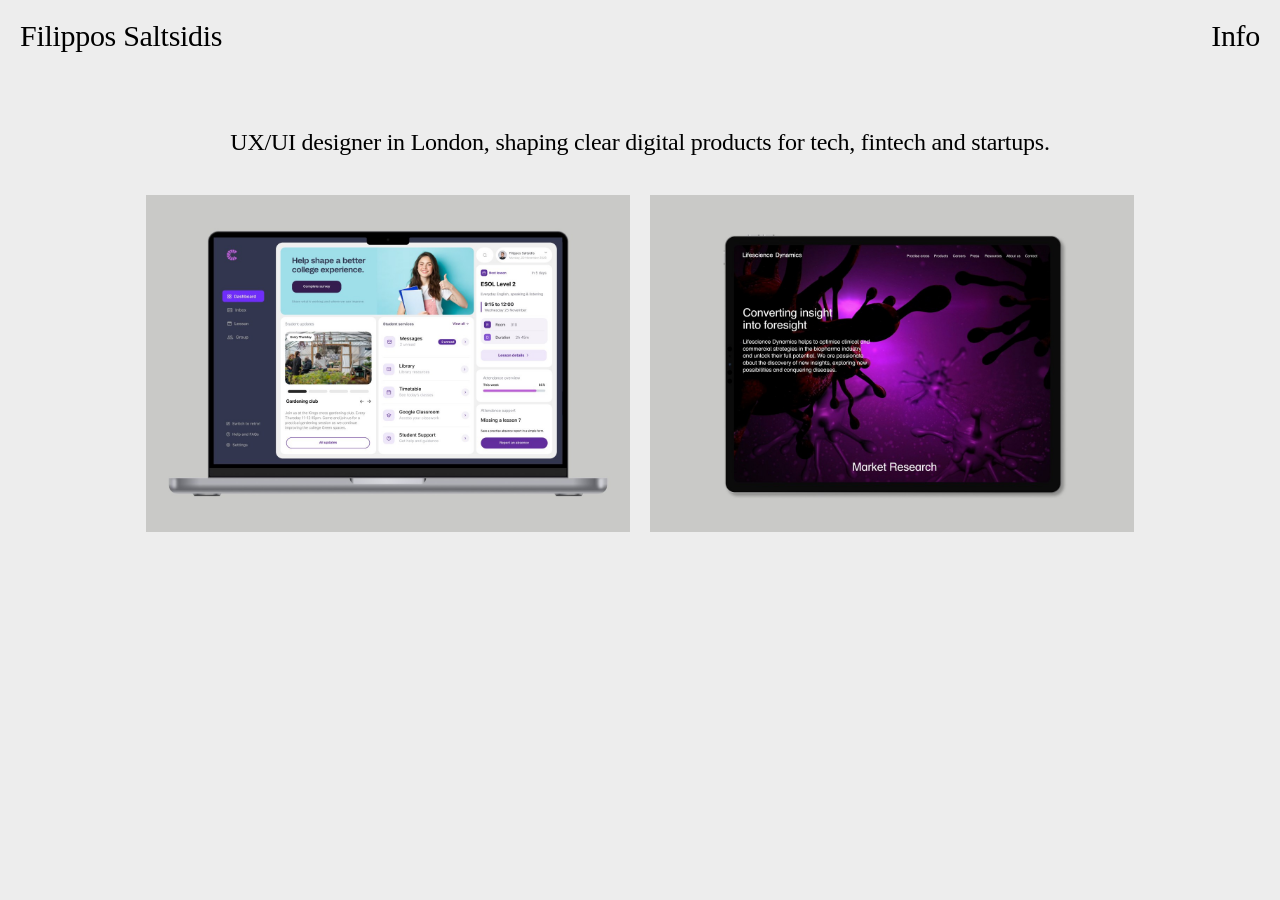
==== index.html @ dad465e6 "Add files via upload" ====
<!DOCTYPE html>
<html lang="en"><head><meta charset="utf-8">
<meta name="viewport" content="width=device-width,initial-scale=1">
<title>Filippos Saltsidis · UX/UI designer, London</title>
<meta name="description" content="Filippos Saltsidis is a London-based UX/UI designer. Selected work.">
<meta property="og:title" content="Filippos Saltsidis · UX/UI designer, London"><meta property="og:description" content="Filippos Saltsidis is a London-based UX/UI designer. Selected work.">
<link rel="icon" href="data:image/svg+xml,%3Csvg xmlns='http://www.w3.org/2000/svg' viewBox='0 0 64 64'%3E%3Crect width='64' height='64' rx='14' fill='%23000'/%3E%3Ctext x='32' y='44' font-family='Arial' font-weight='700' font-size='34' text-anchor='middle' fill='%23fff'%3EF%3C/text%3E%3C/svg%3E">
<link rel="icon" href="/favicon.svg" type="image/svg+xml">
<link rel="icon" href="/favicon.ico" sizes="48x48">
<link rel="apple-touch-icon" href="/apple-touch-icon.png">
<link rel="stylesheet" href="style.css?v=87">
</head><body class="home-page">
<header class="site-head"><a href="/">Filippos Saltsidis</a><a href="/about">Info</a></header>
<main>
<nav class="cats" aria-label="Project categories"><span>UX/UI designer in London, shaping clear digital products for tech, fintech and startups.</span></nav>
<div class="cards proj">
<a class="card" href="/work/dashboard"><div class="im"><img src="img/home/ccc-cover.jpg" alt="Redesigned Capital City College student dashboard shown on a laptop"></div><p class="cap"><span class="n">Capital City College</span><span class="c">,</span><span class="yr"> 2026</span></p></a>
<a class="card" href="/work/lifescience-dynamics"><div class="im"><img src="img/home/lsd-cover.jpg" alt="The Lifescience Dynamics website on a tablet"></div><p class="cap"><span class="n">Lifescience Dynamics</span><span class="c">,</span><span class="yr"> 2025</span></p></a>
</div>
<div class="home-end"></div>
</main>
<script>
(function(){
  var h=document.querySelector(".site-head"); if(!h) return;
  var hero=document.querySelector(".cs-hero"), last=window.scrollY, busy=false;
  function update(){
    var y=window.scrollY;
    if(y<=8){ h.classList.remove("hide"); last=y; }
    else if(Math.abs(y-last)>=6){
      h.classList.toggle("hide", y>last);
      last=y;
    }
    if(hero){ var bd=document.querySelector(".cs-body"); h.classList.toggle("over", bd.getBoundingClientRect().top > h.offsetHeight); }
    busy=false;
  }
  window.addEventListener("scroll",function(){ if(!busy){ busy=true; requestAnimationFrame(update); } },{passive:true});
  window.addEventListener("resize",update); update();
})();
</script>
</body></html>
---- style.css ----
/* Portfolio v9: built from the Figma v2 designs (1440 wide). Type: Inter Medium (open licence, self-hosted). */
@font-face{font-family:"Inter";font-weight:500;font-style:normal;font-display:swap;src:url("fonts/Inter-Medium.woff") format("woff")}
*,*::before,*::after{box-sizing:border-box}
html{-webkit-text-size-adjust:100%}
body{--bg:#EDEDED;margin:0;background:var(--bg);color:#000;font-family:Inter,Helvetica,Arial,sans-serif;font-weight:500;font-size:16px;line-height:21px;min-height:100vh;min-height:100svh;display:flex;flex-direction:column;-webkit-font-smoothing:antialiased;text-rendering:optimizeLegibility}
body.cspage{--bg:#fff}
a{color:inherit;text-decoration:none}
a:focus-visible,button:focus-visible{outline:2px solid currentColor;outline-offset:4px}
img{display:block;max-width:100%}
p,ul,h1,h2{margin:0;padding:0}
ul{list-style:none}
main{flex:1}

/* ---------- header: hides on scroll down, returns on scroll up ---------- */
.site-head{position:fixed;top:0;left:0;right:0;z-index:10;display:flex;justify-content:space-between;padding:16px 20px 12px;font-family:"Times New Roman",Times,"Liberation Serif",serif;font-weight:400;font-size:22px;line-height:25px;letter-spacing:-.26px;background:var(--bg);transition:transform .3s ease,background-color .2s ease,color .2s ease}
.site-head.hide{transform:translateY(-100%)}
.site-head:focus-within{transform:none}
@media(max-width:767px){.site-head.over{background:transparent;color:#fff}}
@media(prefers-reduced-motion:reduce){.site-head{transition:none}}

/* ---------- home ---------- */
.cards{display:grid;grid-template-columns:1fr;gap:34px;padding:0 20px;margin-top:83px}
.card{display:block}
.card .im{aspect-ratio:690/480;background:#C9C9C8;overflow:hidden}
.card .im img{width:100%;height:100%;object-fit:cover}
.card .cap{margin-top:8px}
.home-end{height:70px}
.slider{display:none}
.cats{display:flex;flex-wrap:wrap;justify-content:center;gap:0 20px;padding:83px 20px 0;font-family:"Times New Roman",Times,"Liberation Serif",serif;font-size:22px;line-height:25px;letter-spacing:-.26px}
.cards.proj{margin-top:28px}
.cs-cats{display:none}
.card .cap .yr{display:inline}

/* ---------- case study ---------- */
.cs-hero{position:relative;z-index:0;width:100%;height:250px;background:#B0B0B0;overflow:hidden}
.cs-body{position:relative;z-index:1;background:var(--bg);display:flow-root}
.cs-hero img{display:block;width:100%;height:100%;object-fit:cover}
.cs-hero.fit img{object-fit:contain}
.sr{position:absolute;width:1px;height:1px;overflow:hidden;clip:rect(0 0 0 0);white-space:nowrap}
.nm{color:#702DFF}
.cs-lead{padding:0 20px;margin-top:14px;font-family:"Times New Roman",Times,"Liberation Serif",serif;font-weight:400;font-size:22px;line-height:25px;letter-spacing:-.26px}
.cs-lead p.clamp br{display:none}
.cs-lead p.clamp{display:-webkit-box;-webkit-line-clamp:5;-webkit-box-orient:vertical;overflow:hidden}
.more{display:inline-block;padding:0;margin:16px 0 0;background:none;border:0;font:inherit;color:inherit;text-decoration:underline;cursor:pointer}
.more[hidden]{display:none}
.cs-meta{padding:0 20px;margin-top:34px;font-family:"Times New Roman",Times,"Liberation Serif",serif;font-weight:400;font-size:16px;line-height:18px;letter-spacing:0;color:#6F6F6F}
.cs-blocks{padding:0 20px;margin-top:12px}
.blk{width:100%;margin:0 0 25px;background:#B0B0B0;overflow:hidden}
.blk.b2{aspect-ratio:1400/930}
.blk>img{display:block;width:100%;height:100%;object-fit:cover}
.lsd .nm{color:#6F2280}
.cs-hero.lsd{background:#C9C9C8}
.blk.b3{aspect-ratio:1400/930;position:relative}
.singer .blk.b3{aspect-ratio:1400/930}
.blk.b3 video{position:absolute;left:0;width:100%;height:auto;top:50%;transform:translateY(-50%);display:block}
.pair{display:grid;grid-template-columns:1fr 1fr;gap:5px;margin:0 10.1429% 25px}
.cs-story{padding:0 20px;margin-top:15px}
.cs-story .row{margin:0 0 50px}
.cs-story h2{font-family:"Times New Roman",Times,"Liberation Serif",serif;font-weight:400;font-size:22px;line-height:25px;letter-spacing:-.26px;color:#000;margin:0 0 25px}
.cs-story p{font-family:"Times New Roman",Times,"Liberation Serif",serif;font-size:22px;line-height:25px;letter-spacing:-.26px;margin:0}
.pair .blk{aspect-ratio:548/612;margin:0}
.cs-end{height:50px}

@media(min-width:768px){
 .cs-cats{display:flex}
 .cs-hero{position:relative;height:auto;aspect-ratio:1400/930;min-height:0;margin:35.5px 20px 0;width:auto}
 .cs-story{margin-top:0}
 .cs-story h2,.cs-story p{letter-spacing:-.3px}
 .cs-lead{letter-spacing:0}
 .card .cap{font-size:22px;line-height:25px}
 .site-head{font-size:30px;line-height:33px;letter-spacing:-.3px;padding:19.4px 20px 12px}
 .lsd .blk.b3{aspect-ratio:1400/930}
 body{font-size:18px;line-height:23.5px}
 .site-head{display:grid;grid-template-columns:1fr auto;padding:19.4px 20px 12px}
 .cards{grid-template-columns:1fr 1fr;gap:65.057px 20px;margin-top:103px}
 .card .cap{margin-top:16px}
 .home-end{height:123px}
 .cards.full{display:none}
 .slider{display:block;width:60.5%;margin:147px auto 0}
 .slides{position:relative;aspect-ratio:690/480;background:#C9C9C8;overflow:hidden}
 .slide{position:absolute;inset:0;opacity:0;transition:opacity .6s ease}
 .slide.is-on{opacity:1}
 .slide img{width:100%;height:100%;object-fit:cover}
 .slide-cap{margin-top:43px;text-align:center;letter-spacing:-.25px;font-family:"Times New Roman",Times,"Liberation Serif",serif;font-size:30px;line-height:33px;transition:opacity .25s ease}
 .slide-cap.swap{opacity:0}
 .cats{gap:0 28px;padding:129px 20px 0;font-size:24px;line-height:27.5px;letter-spacing:-.24px}
 .cards.proj{gap:20px;padding:0 calc(20px + (100% - 40px)*.101429);margin-top:38.5px}
 .slider+.home-end,.cards.full+.home-end{height:100px}
 .ab{grid-template-columns:50.893% 1fr;gap:0;padding:103px 20px 80px}
 .ab .col1{max-width:690px}
 .ab p{margin-bottom:23.5px}
 .cs-lead{margin-top:18px;font-size:30px;line-height:33px}
 .cs-meta{font-size:16px;line-height:18px;margin-top:55px}
 .cs-blocks{margin-top:28px}
 .cs-blocks>.blk:last-child{margin-bottom:32px}
 .blk,.pair{margin-bottom:100px}
 .pair{margin-left:10.1429%;margin-right:10.1429%;gap:20px}
 .cs-story{display:grid;grid-template-columns:50.893% 1fr}
 .cs-story .col:first-child{padding-right:20px}
 .cs-end{height:344px}
}

/* Projects page: on hover the thumbnail turns white and shows the title (devices with a mouse) */
@media(min-width:768px) and (hover:hover){
 .cards.proj .card{position:relative;display:block}
 .cards.proj .card .im img{transition:opacity .2s ease}
 .cards.proj .card .im{background:#C9C9C8;transition:background-color .2s ease}
 .cards.proj .cap{position:absolute;inset:0;margin:0;font-size:22px;line-height:25px;letter-spacing:0;display:flex;flex-direction:column;align-items:center;justify-content:center;text-align:center;opacity:0;transition:opacity .2s ease;pointer-events:none}
 .cards.proj .cap .n,.cards.proj .cap .yr{display:block}
 .cards.proj .cap .c{display:none}
 .cards.proj .card:hover .im,.cards.proj .card:focus-visible .im{background:#fff}
 .cards.proj .card:hover .im img,.cards.proj .card:focus-visible .im img{opacity:0}
 .cards.proj .card:hover .cap,.cards.proj .card:focus-visible .cap{opacity:1}
}

/* ---------- About card: slides in from the right ---------- */
.about-card{position:relative;min-height:100vh;box-sizing:border-box;background:#fff;padding:83px 20px 40px;font-family:"Times New Roman",Times,"Liberation Serif",serif;font-weight:400;font-size:22px;line-height:25px;letter-spacing:-.26px}
.about-card p{margin:0 0 25px}
.about-card a{color:inherit}
.ac-left{margin-bottom:50px}
.ac-right section{margin:0 0 50px}
.ac-right p{margin:0}
.ac-right section p:first-child{margin-bottom:25px}
.ac-head{position:absolute;top:0;left:0;right:0;display:flex;justify-content:space-between;padding:16px 20px 0}
.ac-close{text-decoration:none;font:inherit;letter-spacing:inherit;color:inherit;background:none;border:0;padding:0;cursor:pointer}
@media(min-width:768px){
 .about-card{display:grid;grid-template-columns:repeat(10,minmax(0,1fr));column-gap:20px;align-content:start;padding:127px 20px 40px;font-size:30px;line-height:33px;letter-spacing:-.3px}
 .ac-left{grid-column:1 / 6;margin:0}
 .about-card .ac-left p{margin-bottom:33px}
 .about-card .ac-left p:last-child{margin-bottom:0}
 .ac-right{grid-column:7 / 11;font-size:22px;line-height:25px;letter-spacing:-.26px}
 .ac-head{padding:19.4px 20px 0}
}

.site-head a,.site-head a:focus,.site-head a:active,.ac-name,.ac-close{outline:0;border:0;-webkit-tap-highlight-color:transparent}
.card .cap{font-family:"Times New Roman",Times,"Liberation Serif",serif;font-weight:400}
.cards.proj .cap{letter-spacing:-.26px}
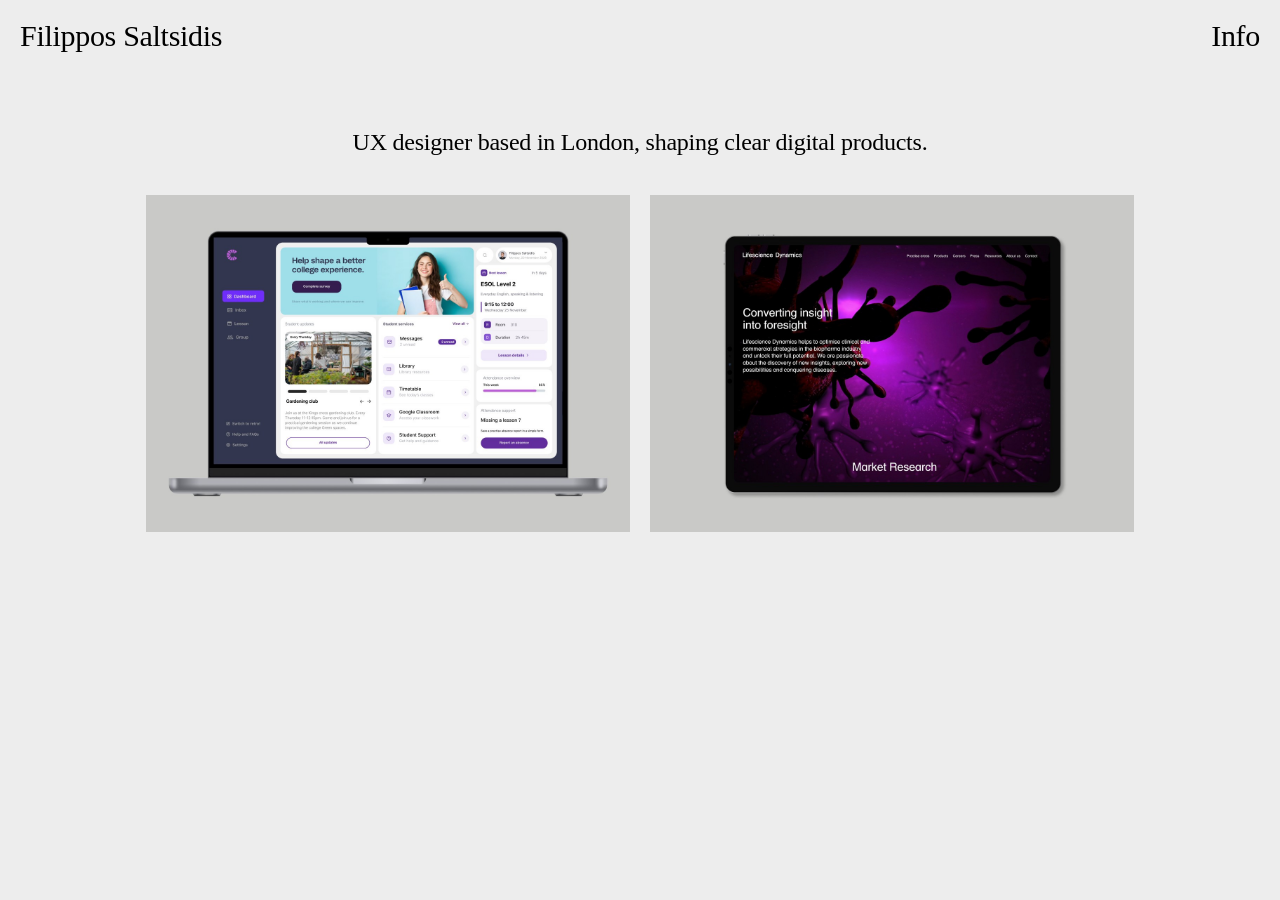
==== commit 6a44829c: "Add files via upload" ====
--- a/index.html
+++ b/index.html
@@ -8,11 +8,11 @@
 <link rel="icon" href="/favicon.svg" type="image/svg+xml">
 <link rel="icon" href="/favicon.ico" sizes="48x48">
 <link rel="apple-touch-icon" href="/apple-touch-icon.png">
-<link rel="stylesheet" href="style.css?v=87">
+<link rel="stylesheet" href="style.css?v=88">
 </head><body class="home-page">
 <header class="site-head"><a href="/">Filippos Saltsidis</a><a href="/about">Info</a></header>
 <main>
-<nav class="cats" aria-label="Project categories"><span>UX/UI designer in London, shaping clear digital products for tech, fintech and startups.</span></nav>
+<nav class="cats" aria-label="Project categories"><span>UX designer based in London, shaping clear digital products.</span></nav>
 <div class="cards proj">
 <a class="card" href="/work/dashboard"><div class="im"><img src="img/home/ccc-cover.jpg" alt="Redesigned Capital City College student dashboard shown on a laptop"></div><p class="cap"><span class="n">Capital City College</span><span class="c">,</span><span class="yr"> 2026</span></p></a>
 <a class="card" href="/work/lifescience-dynamics"><div class="im"><img src="img/home/lsd-cover.jpg" alt="The Lifescience Dynamics website on a tablet"></div><p class="cap"><span class="n">Lifescience Dynamics</span><span class="c">,</span><span class="yr"> 2025</span></p></a>
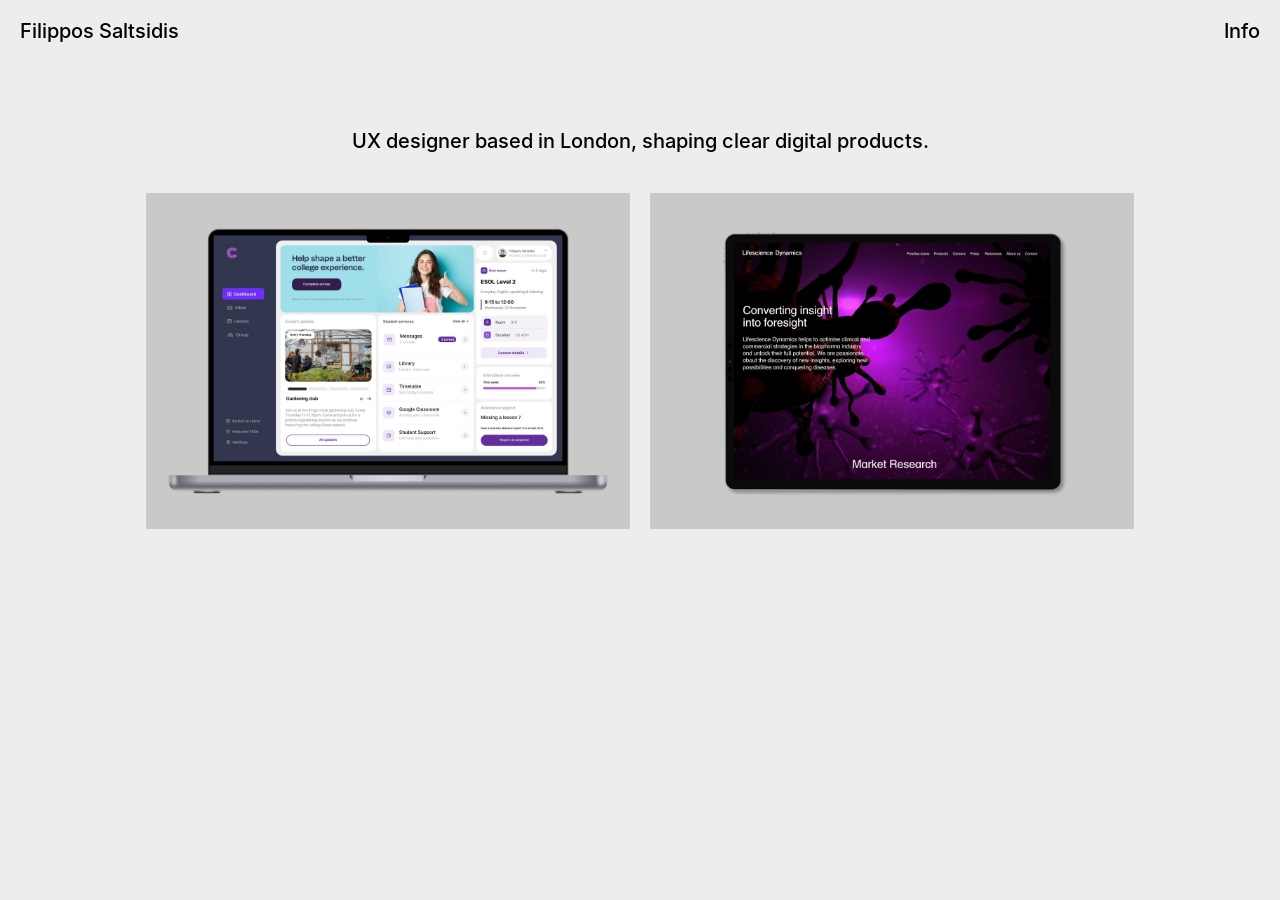
==== commit 4c6d1fd5: "Add files via upload" ====
--- a/index.html
+++ b/index.html
@@ -8,7 +8,7 @@
 <link rel="icon" href="/favicon.svg" type="image/svg+xml">
 <link rel="icon" href="/favicon.ico" sizes="48x48">
 <link rel="apple-touch-icon" href="/apple-touch-icon.png">
-<link rel="stylesheet" href="style.css?v=88">
+<link rel="stylesheet" href="style.css?v=96">
 </head><body class="home-page">
 <header class="site-head"><a href="/">Filippos Saltsidis</a><a href="/about">Info</a></header>
 <main>
--- a/style.css
+++ b/style.css
@@ -56,8 +56,8 @@
 .pair{display:grid;grid-template-columns:1fr 1fr;gap:5px;margin:0 10.1429% 25px}
 .cs-story{padding:0 20px;margin-top:15px}
 .cs-story .row{margin:0 0 50px}
-.cs-story h2{font-family:"Times New Roman",Times,"Liberation Serif",serif;font-weight:400;font-size:22px;line-height:25px;letter-spacing:-.26px;color:#000;margin:0 0 25px}
-.cs-story p{font-family:"Times New Roman",Times,"Liberation Serif",serif;font-size:22px;line-height:25px;letter-spacing:-.26px;margin:0}
+.cs-story h2{font-family:Inter,Helvetica,Arial,sans-serif;font-weight:500;font-size:20px;line-height:25px;letter-spacing:0;color:#000;margin:0 0 25px}
+.cs-story p{font-family:Inter,Helvetica,Arial,sans-serif;font-weight:500;font-size:20px;line-height:25px;letter-spacing:0;margin:0}
 .pair .blk{aspect-ratio:548/612;margin:0}
 .cs-end{height:50px}
 
@@ -65,7 +65,6 @@
  .cs-cats{display:flex}
  .cs-hero{position:relative;height:auto;aspect-ratio:1400/930;min-height:0;margin:35.5px 20px 0;width:auto}
  .cs-story{margin-top:0}
- .cs-story h2,.cs-story p{letter-spacing:-.3px}
  .cs-lead{letter-spacing:0}
  .card .cap{font-size:22px;line-height:25px}
  .site-head{font-size:30px;line-height:33px;letter-spacing:-.3px;padding:19.4px 20px 12px}
@@ -135,3 +134,28 @@
 .site-head a,.site-head a:focus,.site-head a:active,.ac-name,.ac-close{outline:0;border:0;-webkit-tap-highlight-color:transparent}
 .card .cap{font-family:"Times New Roman",Times,"Liberation Serif",serif;font-weight:400}
 .cards.proj .cap{letter-spacing:-.26px}
+
+@media(min-width:768px){
+ .cspage main{display:flex;flex-direction:column}
+ .cspage .cs-body{display:contents}
+ .cspage .cs-body>*{order:4}
+ .cspage .cs-cats{order:0}
+ .cspage .cs-body>.cs-lead{order:1;margin-top:38px;padding:0 calc(20px + (100% - 40px)*.101429);text-align:center;font-size:48px;line-height:51px;font-family:Inter,Helvetica,Arial,sans-serif;font-weight:500;letter-spacing:-.48px;color:#702DFF}
+ .cspage .cs-lead .nm{color:inherit}
+ .cspage .cs-lead p{margin:0}
+ .cspage .cs-lead .more{display:none}
+ .cspage .cs-lead p.clamp{display:block;-webkit-line-clamp:unset;overflow:visible}
+ .cspage .cs-body>.cs-meta{order:2;margin-top:34px;text-align:center;list-style:none}
+ .cspage .cs-hero{order:3;margin:174px 20px 0}
+}
+
+/* ---------- One text style everywhere: Inter 20/25 (the big project intro on desktop stays 48/51) ---------- */
+body,body .site-head,body .cats,body .cats span,body .card .cap,body .cards.proj .cap,body .cs-lead,body .more,body .cs-meta,body .cs-story h2,body .cs-story p,body .about-card,body .ac-right,body .ac-left,body .about-card p,body .ac-head,body .ab,body .ab p,body .blk{font-family:Inter,Helvetica,Arial,sans-serif;font-weight:500;font-size:20px;line-height:25px;letter-spacing:0}
+body .about-card .ac-left p{font-size:20px;line-height:25px}
+@media(min-width:768px){
+ body .about-card{font-size:20px;line-height:25px;letter-spacing:0}
+ body .about-card .ac-left p{margin-bottom:25px}
+ body .ac-right{font-size:20px;line-height:25px;letter-spacing:0}
+ body .cs-lead{font-size:20px;line-height:25px}
+ .cspage .cs-body>.cs-lead{font-size:48px;line-height:51px;letter-spacing:-.48px}
+}
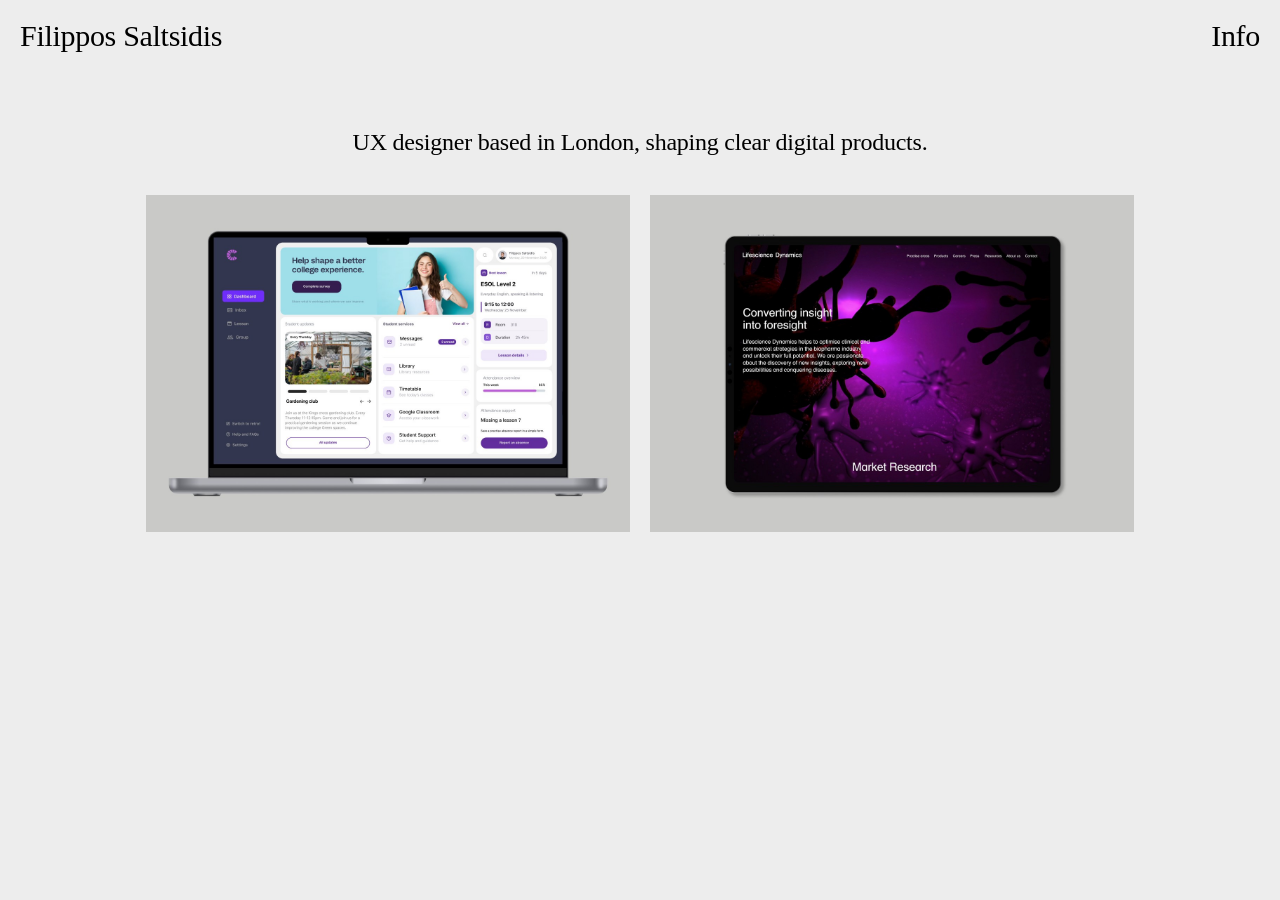
==== commit dd260d40: "Add files via upload" ====
--- a/index.html
+++ b/index.html
@@ -8,7 +8,7 @@
 <link rel="icon" href="/favicon.svg" type="image/svg+xml">
 <link rel="icon" href="/favicon.ico" sizes="48x48">
 <link rel="apple-touch-icon" href="/apple-touch-icon.png">
-<link rel="stylesheet" href="style.css?v=96">
+<link rel="stylesheet" href="style.css?v=97">
 </head><body class="home-page">
 <header class="site-head"><a href="/">Filippos Saltsidis</a><a href="/about">Info</a></header>
 <main>
--- a/style.css
+++ b/style.css
@@ -148,14 +148,3 @@
  .cspage .cs-body>.cs-meta{order:2;margin-top:34px;text-align:center;list-style:none}
  .cspage .cs-hero{order:3;margin:174px 20px 0}
 }
-
-/* ---------- One text style everywhere: Inter 20/25 (the big project intro on desktop stays 48/51) ---------- */
-body,body .site-head,body .cats,body .cats span,body .card .cap,body .cards.proj .cap,body .cs-lead,body .more,body .cs-meta,body .cs-story h2,body .cs-story p,body .about-card,body .ac-right,body .ac-left,body .about-card p,body .ac-head,body .ab,body .ab p,body .blk{font-family:Inter,Helvetica,Arial,sans-serif;font-weight:500;font-size:20px;line-height:25px;letter-spacing:0}
-body .about-card .ac-left p{font-size:20px;line-height:25px}
-@media(min-width:768px){
- body .about-card{font-size:20px;line-height:25px;letter-spacing:0}
- body .about-card .ac-left p{margin-bottom:25px}
- body .ac-right{font-size:20px;line-height:25px;letter-spacing:0}
- body .cs-lead{font-size:20px;line-height:25px}
- .cspage .cs-body>.cs-lead{font-size:48px;line-height:51px;letter-spacing:-.48px}
-}
